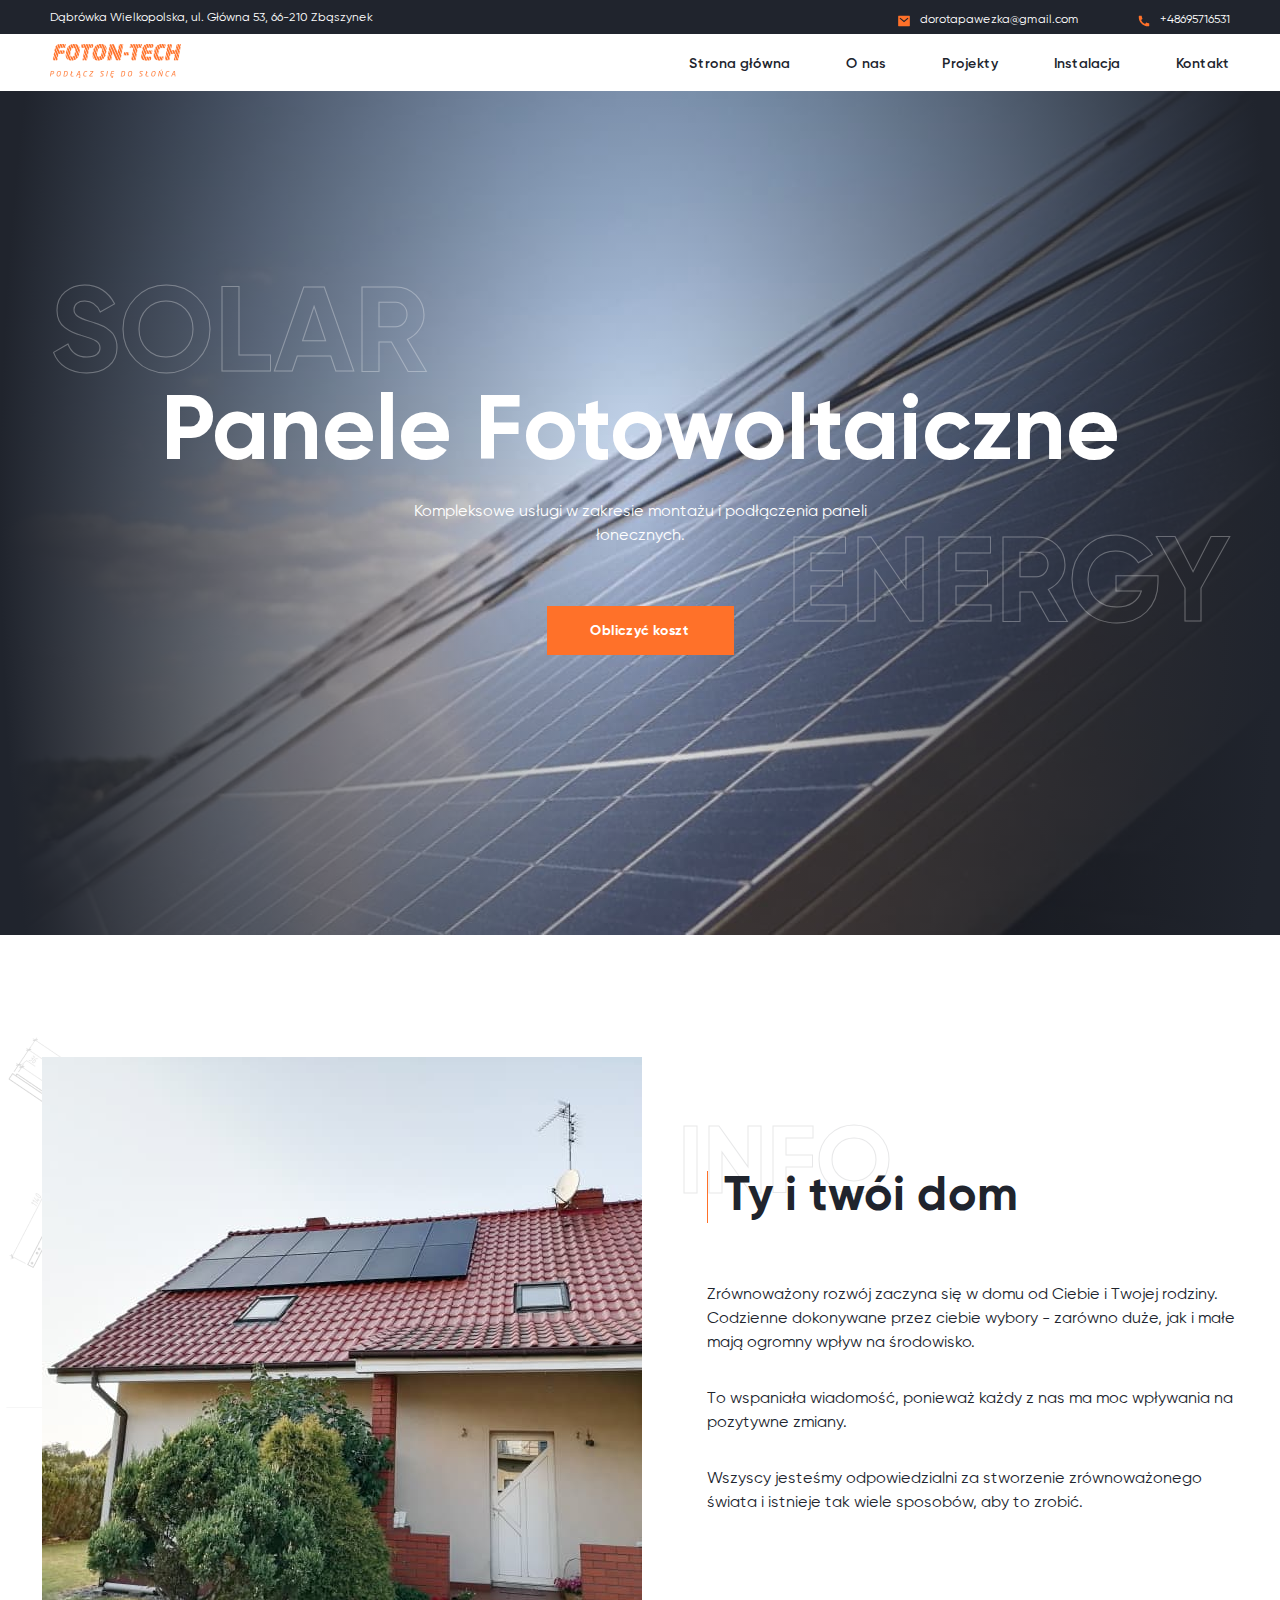
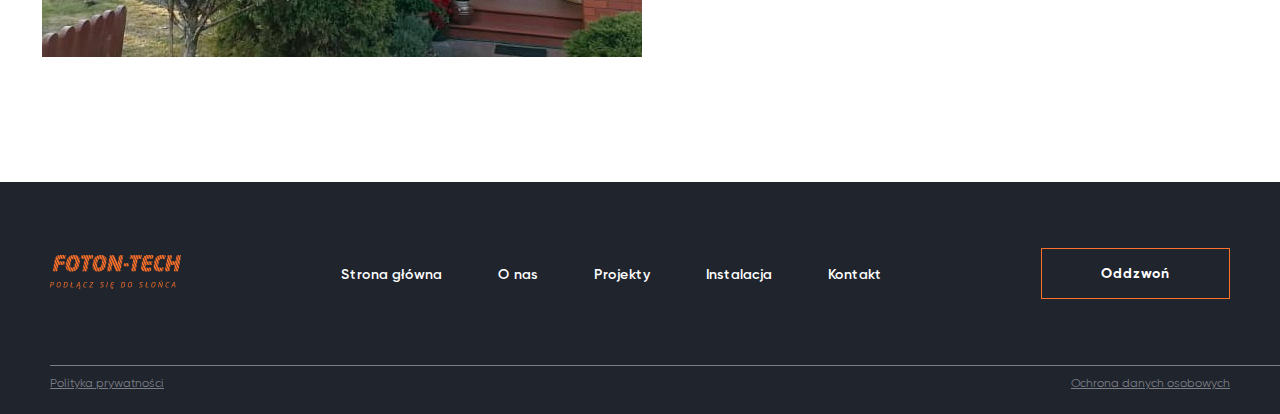
==== index.html @ 00b150af "add css" ====
<!DOCTYPE html>
<html lang="pl">
<head>
    <meta charset="UTF-8">
    <meta http-equiv="X-UA-Compatible" content="IE=edge">
    <meta name="viewport" content="width=device-width, initial-scale=1.0">
    <title>foton-tech</title>
    <link rel="stylesheet" href="css/style.css">
</head>
<body>
    <header class="header">
            <div class="header-box-black">
                <address class="header-addres">Dąbrówka Wielkopolska, ul. Główna 53, 66-210 Zbąszynek</address>
            <div class="box-link">
                <a class="header-link" href="mailto:dorotapawezka@gmail.com">dorotapawezka@gmail.com</a>
                <a class="header-link" href="tel:+48695716531">+48695716531</a>                
            </div>       
        </div>    
        <div class="header-box"> 
            <div class="header-logo"> 
                <a class="logo" href="index.html">
                    <img src="img/Logo 1.png" alt="foton-tech" width="131" height="34">
                </a>
            </div>
        <nav class="header-box-item">  
        <ul class="header-list"> 
            <li>
                <a class="link-header" href="index.html">Strona główna</a>
            </li>
            <li>
                <a class="link-header" href="about.html">O nas</a>
            </li>
            <li>
                <a class="link-header" href="projects.html">Projekty</a>
            </li>
            <li>
                <a class="link-header" href="installasion.html">Instalacja</a>
            </li>
            <li>
                <a  class="link-header" href="contacts.html">Kontakt</a>
            </li>
        </ul>
    </nav> 
        </div>
        
    </header>
    <main class="main">
        <section class="main-section">
            <h1 class="main-titel" >Panele Fotowoltaiczne</h1>
            <p class="main-paragraph">Kompleksowe usługi w zakresie montażu i podłączenia paneli <br>łonecznych.</p>
            <div class="main-button"> 
                <button class="button-main">Obliczyć koszt</button>
            </div>
        </section>
        <section class="main-section-text">
        <div class="main-img">
            <img src="img/hom(2).jpg" alt="home-tech" width="600" height="600">
        </div>
        <div class="text-main" >
            <h2 class="title-subtitle">Ty i twói dom</h2>
            <p class="main-paragraph-text" >Zrównoważony rozwój zaczyna się w domu od Ciebie i Twojej rodziny. 
                Codzienne dokonywane przez ciebie wybory - zarówno duże, jak i małe 
                mają ogromny wpływ na środowisko. </p>
                <p class="main-paragraph-text">  To wspaniała wiadomość, ponieważ każdy z nas ma moc wpływania 
                    na pozytywne zmiany.</p> 
                <p class="main-paragraph-text">Wszyscy jesteśmy odpowiedzialni za stworzenie zrównoważonego 
                    świata i istnieje tak wiele sposobów, aby to zrobić.</p> 
        </div>   
        </section>
    </main>
    <footer class="footer" >
        <div class="footer-container"> 
            <div class="footer-logo"> 
                <a href=""><img src="img/Logo 1.png" alt="foton-tech" width="131" height="34"></a>
            </div>
            <nav class="footer-box-item">
                    <ul class="footer-list"> 
                        <li>
                            <a class="link-footer" href="index.html">Strona główna</a>
                        </li>
                        <li>
                            <a class="link-footer" href="about.html">O nas</a>
                        </li>
                        <li>
                            <a class="link-footer" href="projects.html">Projekty</a>
                        </li>
                        <li>
                            <a class="link-footer" href="installasion.html">Instalacja</a>
                        </li>
                        <li>
                            <a class="link-footer" href="contacts.html">Kontakt</a>
                        </li>
                </ul>
            </nav>
            <div class="footer-button">
                <button class="button-footer">Oddzwoń</button>
            </div>
        </div> 
            <div class="footer-content-link" >
            <a class="link-footer1" href="">Polityka prywatności</a>
            <a class="link-footer1" href="">Ochrona danych osobowych</a>      
        </div>       
    </footer>
    <div  class="popup">
        <div class="popup-body"> 
            <div class="popup-text">  
                <a href="" class="popup-close">X</a>
                <h1 class="title-subtitle">Obliczyć koszt</h1>
                <p class="popup-paragraph">Wprowadź swoje dane, aby obliczyć przybliżony koszt paneli słonecznych.</p>
                <div class="popup-box">
                    <span class="popup-list">Roczne zużycie energii elektrycznej</span>
                 </div>
                 <div>
                    <input class="popup-range" type="range" name="" id="">
                 </div>
                 <div class="popur-box-one"> 
                    <span class="popup-list-two">Strona świata</span>
                    <span class="popup-list-two">Materiał dachu</span>
                 </div>
                 <div class="popup-input">
                    <div>
                        <input class="popup-input-one" type="text" name="" value=""> 
                    </div>
                    <div>
                        <input class="popup-input-two" type="text" name="" value="">
                    </div>
                 </div>
                 <div class="btn-popup">
                    <button class="popup-button">Obliczyć</button>
                 </div>
            </div>        
        </div>   
    </div>      
</body>
</html>
---- css/style.css ----
@font-face {
    font-family: "Gilroy";
    font-style: normal;
    font-weight: 400;
    src: url(../fonts/gilroy-regular.ttf);
}
@font-face {
    font-family: "Gilroy";
    font-style: normal;
    font-weight: 700;
    src: url(../fonts/gilroy-bold.ttf);
}
@font-face {
    font-family: "Gilroy";
    font-style: normal;
    font-weight: 500;
    src: url(../fonts/gilroy-medium.ttf);
}
@font-face {
    font-family: "Gilroy";
    font-style: normal;
    font-weight: 600;
    src: url(../fonts/gilroy-semibold.ttf);
}
*{
    font-family:"Gilroy","Arial",sans-serif;
    font-style: normal;
    margin: 0;
    padding: 0;
}
*{
    box-sizing: content-box;
}
*::before,
*::after{
    box-sizing: inherit;
}


.footer{
    width: 100%;
    max-width: 1600px;
    margin: 0 auto;
    background-color: #20242D;  
    display: flex; 
    flex-direction: column;
    flex-wrap: wrap;
    row-gap: 77px;

}
.footer-container{
    max-width: 1600px;
    margin: 0 auto;
    display: flex; 
    justify-content: space-between;
    align-items: center;
    margin-left: 50px;
    margin-right: 50px;
    margin-top: 66px;
}
.footer-list{
    list-style: none;
    display: flex;
}
.footer-list li:last-child .link-footer{
    padding-right: 0;
}
.footer-content-link{
    display: flex;
    justify-content: space-between;
    align-items: center;
    margin-left: 50px;
    margin-right: 50px;
    margin-bottom: 24px;
    position: relative;
    content: "";
}
.footer-content-link::before{
    position: absolute;
    content: "";
    background-color: #7B7E85;
    width: 1500px;
    height: 1px;
    bottom: 24px;
}
.link-footer{
    font-weight: 600;
    font-size: 14px;
    line-height: 17px;
    color: #FFFFFF;
    text-decoration: none;
    padding-right: 56px;
}
.link-footer:hover{
    color: #FF7129;
    }
    .link-footer:focus,
    .link-footerr:active{
    color: #FF7129;  
    }
.button-footer{
    font-weight: bold;
    font-size: 14px;
    line-height: 17px;
    text-align: center;
    color: #FFFFFF;
    background-color: #20242D;
    width: 187px;
    height: 49px;
    border: 1px solid #FF7129;
    }
.button-footer:hover{
    background-color: #D35E22;
}
.button-footer:focus,
.button-footer:active{
    background-color: #d3906e;
}
.link-footer1{
    font-weight: normal;
    font-size: 12px;
    line-height: 14px;
    text-align: center;  
    color: #7B7E85;  
}


  .header{
      width: 100%;
      max-width: 1600px;
      margin: 0 auto;
      position: relative;
      content: "";
    
  }
  .header::after{
      position: absolute;
      content: "";
      width: 1600px;
      height: 1px;
     background-color: #EFF1F5;
  }
  .header-link{
      position: relative;
      content: "";
      font-weight: normal;
      font-size: 12px;
      line-height: 14px;
      color: #fff;
      text-decoration: none;
  }

  .header-link::before,
  .header-link:first-child::before{
      position: absolute;
      content: "";
      width: 14px;
      height: 14px;
      background-position: center;
      background-repeat: no-repeat;
      left: -23px;
      top: 2px;
    }
    .header-link::before{
        background-image: url(../img/tellnav.svg);
    }
  .header-link:first-child::before{
      background-image: url(../img/mailnav.svg);
  }
.header-box-black{
    display: flex;
    justify-content: space-between;
    min-height: 34px;
    align-items: center;
    background-color: #20242D;
}
.header-addres{
    font-weight: normal;
    font-size: 12px;
    line-height: 14px;
    color: #FFFFFF;
    margin-left: 50px;
}
.box-link{
    margin-right: 50px;
    
}
.header-link:first-child{
    margin-right: 77px;
}   
.header-box{
    min-height: 57px;
    display: flex;
    justify-content: space-between;
    align-items: center;
    padding-right: 50px;
    padding-left: 50px;
}
.header-list{
    display: flex;
    list-style: none;   
}
.link-header{
    position: relative;
    content: "";
    font-weight: 600;
    font-size: 14px;
    line-height: 17px;
    color: #20242D;
    text-decoration: none;
    margin-left: 56px;
}

.link-header:hover{
    color: #FF7129;
}
.link-header:focus,
.link-header:active{
    color: #FF7129;  
}
.link-header:active::before,
.link-header:active::after{
    position: absolute;
    content: "";
    background-color: #FF7129;
    width: 10px;
    height: 1px;
    top: 8px;
}
.link-header:active::after{
    right: -18px;   
}
.link-header:active::before{
    left: -18px;
}

.link-header:hover::before,
.link-header:hover::after{
    position: absolute;
    content: "";
    background-color: #FF7129;
    width: 10px;
    height: 1px;
    top: 8px;
}
.link-header:hover::after{
    right: -18px;   
}
.link-header:hover::before{
    left: -18px;
}




.main{
    width: 100%;
    max-width: 1600px;
    margin: 0 auto;
}
.main-section{
    width: 100%;
    max-width: 1600px;
    margin: 0 auto;
    display: flex;
    align-items: center;
    flex-direction: column;
    justify-content: center;
    position: relative;
    content: "";
    background-image:radial-gradient(50% 179.69% at 50% 50%, rgba(32, 36, 45, 0) 0%, #20242D 100%), url(../img/indexfon.jpg);
    background-position: center;
    background-repeat: no-repeat;
    min-height: 844px;
}
.main-section::before{
    position: absolute;
    content: "Solar";
    width: 379px;
    height: 145px;
    color: transparent;
    font-weight: bold;
    font-size: 120px;
    line-height: 145px;
    text-transform: uppercase;
    opacity: 0.3;
    border:  #FFFFFF;
    -webkit-text-stroke-width: 1px;
    -webkit-text-stroke-color: #FFFFFF;
    top: 167px;
    left: 50px;
}
.main-section::after{
    position: absolute;
    content: "Energy";
    width: 444px;
    height: 145px;
    color: transparent;
    font-weight: bold;
    font-size: 120px;
    line-height: 145px;
    text-transform: uppercase;
    opacity: 0.3;
    border:  #FFFFFF;
    -webkit-text-stroke-width: 1px;
    -webkit-text-stroke-color: #FFFFFF;
    bottom: 282px; 
    right: 50px;
}
.main-titel{
    font-weight: bold;
    font-size: 92px;
    line-height: 111px;
    text-align: center;
    color: #FFFFFF;
}
.main-paragraph{
    font-weight: normal;
    font-size: 16px;
    line-height: 24px;
    text-align: center;
    color: #FFFFFF;
    padding-top: 16px;
}
.main-button{
    padding-top: 59px;
}
.button-main{
    background-color: #FF7129;
    width: 187px;
    height: 49px;
    border-style: none;
    font-weight: bold;
    font-size: 14px;
    line-height: 17px;
    text-align: center;
    color: #FFFFFF;
    text-decoration: none;
}
.button-main:hover{
    background-color: #D35E22;
}
.button-main:focus,
.button-main:active{
    background-color: #d3906e;
}
.main-section-text{
    width: 100%;
    min-height: 847px;
    display: flex;
    justify-content: center;
    align-items: center;
    background-image: url(../img/fonmain2.png);
    background-repeat: no-repeat;
    background-position: 0 99px ;
}
.title-subtitle{
    position: relative;
    content: "";
}
.text-main .title-subtitle {
    margin-bottom: 64px;
    margin-left: 17px;
}
.title-subtitle::before,
.title-about::before{
    position: absolute;
    content: "";
    background-color: #FF7129;
    width: 1px;
    height: 52px;
    left: -17px;
}
.text-main::before{
    position: absolute;
    content: "info";
    width: 217px;
    height: 116px;
    color: transparent;
    font-weight: bold;
    font-size: 96px;
    line-height: 116px;
    text-transform: uppercase;
    opacity: 0.1;
    border:  #20242D;
    -webkit-text-stroke-width: 1px;
    -webkit-text-stroke-color: #20242D;
    top: -69px;
    left:-29px ;
}
.main-paragraph-text{
    font-weight: normal;
    font-size: 16px;
    line-height: 24px;
    color: #20242D;
    max-width: 532px;
    max-height: 216px;
    padding-bottom: 32px;
}
.text-main{
    margin-left: 65px;
    position: relative;
    content: "";
}



.main-section-about{
    width: 100%;
    max-width: 1600px;
    margin: 0 auto;
    background-image:radial-gradient(50% 179.69% at 50% 50%, rgba(32, 36, 45, 0) 0%, #20242D 100%), url(../img/fononas.jpg);
    height: 350px;
    position: relative;
    content: "";
}
.title-about{
    position: relative;
    content: "";
    font-weight: bold;
    font-size: 48px;
    line-height: 97%;
    color: #FFFFFF;
    padding-top:200px;
    margin-left: 217px;
    padding-bottom: 103px;
    }
.section-about-text{
    display: flex;
    justify-content: center;
    min-height: 432px;
    background-image: url(../img/fononas.png);
    background-repeat: no-repeat;
    background-position: 0 121px ;
}
.main-section-about::before{
    position: absolute;
    content: "ABout";
    width: 313px;
    height: 116px;
    color: transparent;
    font-weight: bold;
    font-size: 96px;
    line-height: 116px;
    text-transform: uppercase;
    opacity: 0.3;
    border:  #FFFFFF;
    -webkit-text-stroke-width: 1px;
    -webkit-text-stroke-color:  #FFFFFF;
    left: 173px;
    top: 131px;
}
.paragraph-about{
    font-weight: normal;
    font-size: 16px;
    line-height: 24px;
    color: #20242D;
    padding-bottom: 32px;
}
.paragraph-about-two{
    font-weight: normal;
    font-size: 16px;
    line-height: 24px;
    color: #20242D;   
}
.main-paragraph-container{
    max-width: 534px;
    max-height: 168px;
    margin-top: 80px;  
}
.section-about-text-two{
    max-width: 534px;
    max-height: 72px;
    margin-left: 66px; 
    margin-top: 80px;
}



.projekty-main .title-subtitle{
    padding-top: 123px;
    margin-left: 218px;
    margin-bottom: 34px;
}
.projekty-main-img{
    padding-top: 37px;
    padding-left: 299px;
    padding-bottom: 153px;
}
.projekty-main{
    width: 100%;
    max-width: 1600px;
    margin: 0 auto;
    position: relative;
    content: "";
}
.projekty-main::before{
    position: absolute;
    content: "GAllery";
    width: 398px;
    height: 116px;
    color: transparent;
    font-weight: bold;
    font-size: 96px;
    line-height: 116px;
    text-transform: uppercase;
    color: #FFFFFF;
    opacity: 0.1;
    border: #20242D;
    -webkit-text-stroke-width: 1px;
    -webkit-text-stroke-color:  #20242D;
    left: 174px;;
    top: 56px;

}

.title-subtitle{
    font-weight: bold;
    font-size: 48px;
    line-height: 97%;
    color: #20242D;
}
.contacts-section-titel .title-subtitle {
    padding-top: 125px;
    margin-left: 217px;
    margin-bottom: 67px;
    position: relative;
}
.contacts-section-titel{
    width: 100%;
    max-width: 1600px;
    margin: 0 auto;
    position: relative;
    content: "";
}
.contacts-section-titel::before{
    position: absolute;
    content: "Contacts";
    width: 493px;
    height: 116px;
    color: transparent;
    font-weight: bold;
    font-size: 96px;
    line-height: 116px;
    text-transform: uppercase;
    opacity: 0.1;
    border:#20242D;
    -webkit-text-stroke-width: 1px;
    -webkit-text-stroke-color:  #20242D;
    top: 56px;
    left: 173px;
}
.contacts-section-link{
    width: 100%;
    max-width: 1600px;
    margin: 0 auto;
    display: flex;
    align-items: center;
    justify-content: space-between;
}
.contacts-link{
    font-weight: normal;
    font-size: 16px;
    line-height: 19px;
    color: #7B7E85;
    padding-top: 54px;
    padding-bottom: 12px;

}
.contacts-mail-list{
    font-size: 16px;
    line-height: 19px;
    color: #20242D;
    margin-left: 28px;

text-decoration: none;
}
.contacts-address-link{
    font-weight: normal;
    font-size: 16px;
    line-height: 19px;
    color: #20242D; 
    margin-left: 28px;

}
.contacts-tel-list{
    font-weight: 600;
    font-size: 16px;
    line-height: 19px;
    color: #20242D;
    margin-left: 29px;
    text-decoration: none;
}
.contacts-address-link,
.contacts-mail-list,
.contacts-tel-list{
    position: relative;
    content: "";
}
.contacts-address-link::before{
    position: absolute;
    content: "";
    background-image: url(../img/addrescontact.svg);
    background-position: center;
    background-repeat: no-repeat;
    width: 12px;
    height: 15px;
    left: -26px;  
}
.contacts-tel-list::before{
    position: absolute;
    content: "";
    background-image: url(../img/tellnav.svg);
    background-position: center;
    background-repeat: no-repeat;
    width: 14px;
    height: 14px;
    left: -26px;  
    top: 2px;
}
.contacts-mail-list::before{
    position: absolute;
    content: "";
    background-image: url(../img/mailnav.svg);
    background-position: center;
    background-repeat: no-repeat;
    width: 14px;
    height: 14px;
    left: -26px;  
    top: 2px;
}
.contacts-list-li{
    padding-left: 201px;
}
.contacts-img{
    background-image: url(../img/maps.jpg);
    width: 800px;
    height: 543px;
    position: relative;
}
.contacts-img::before{
    position: absolute;
    content: "";
    width: 1px;
    height: 782px;
    background-color: #7B7E85;
    opacity: 0.15;
    left: 0;
    top: -240px;
}
.contacts-list{
    padding-bottom: 174px;
    position: relative;
    content: "";
}
.contacts-list::before{
    position: absolute;
    content: "";
    width: 1px;
    height: 782px;
    background-color: #7B7E85;
    opacity: 0.15;
    left: 200px;
    top: -265px;
}




.section-installation{
    width: 100%;
    max-width: 1600px;
    margin: 0 auto;
    background-image:radial-gradient(50% 179.69% at 50% 50%, rgba(32, 36, 45, 0) 0%, #20242D 100%), url(../img/foninstal.jpg);
    max-width: 1600px;
    min-height: 412px;
    position: relative;
    content: "";
}
.section-installation::before{
    position: absolute;
    content: "Foton-tech";
    width: 590px;
    height: 116px;
    color: transparent;
    font-weight: bold;
    font-size: 96px;
    line-height: 116px;
    text-transform: uppercase;
    opacity: 0.3;
    border: #FFFFFF;
    -webkit-text-stroke-width: 1px;
    -webkit-text-stroke-color:  #FFFFFF;
    top: 0;
    left: 0;
}
.section-installation::after{
    position: absolute;
    content: "Instalacja";
    width: 548px;
    height: 116px;
    color: transparent;
    font-weight: bold;
    font-size: 96px;
    line-height: 116px;
    text-transform: uppercase;
    opacity: 0.3;
    border: #FFFFFF;
    -webkit-text-stroke-width: 1px;
    -webkit-text-stroke-color:  #FFFFFF;
    bottom: -25px;
    right: -21px;
}
.title-installation{
    font-weight: bold;
    font-size: 72px;
    line-height: 87px;
    color: #FFFFFF;
    padding-left: 451px;
    padding-top: 162px;
}
.installation-box{
    display: flex;
    align-items: center;
    flex-direction: column;
    margin-top: 120px;
    margin-bottom: 120px;
    position: relative;
    content: "";
}
.installation-box::before,
.installation-box::after{
    position: absolute;
    content: "";
    width: 1px;
    height: 3582px;
    background: #7B7E85;
    opacity: 0.15;
    top: -120px;
}
.installation-box::before{
    left: 200px;
}
.installation-box::after{
    right: 200px;
}
.installation-text{
    max-width: 700px;
    padding-bottom: 64px;
}
.installation-text-last{
    max-width: 700px;
}
.title-paragraph-installation,
.title--installation-last{
    font-weight: bold;
    font-size: 36px;
    line-height: 44px;
    color: #20242D;
    }
.title-paragraph-installation{
    margin-left: 16px;
    padding-bottom: 32px;
}
.title--installation-last{
    margin-left: 41px;
}
.title-paragraph-installation,
.title--installation-last{
    position: relative;
    content: "";
}
.title-paragraph-installation::before,
.title--installation-last::before{
    position: absolute;
    content: "";
    background-color: #FF7129;
    width: 1px;
    height: 42px;
    left: -16px;
}
.title--installation-last{
    margin-right: 41px;
    padding-top: 32px;
}
.paragraph-installation-one{
    padding-bottom: 24px;
    font-weight: 600;
    font-size: 16px;
    line-height: 24px;
    color: #20242D;
}
.paragraph-installation{
    padding-bottom: 24px;
    font-weight: normal;
    font-size: 16px;
    line-height: 24px;
    color: #20242D;
    padding-bottom: 24px;
}
.paragraph-installation:last-child{
    padding-bottom: 0;
}
.installation-img{
    padding-bottom: 24px;
    display: flex;
    justify-content: space-between;
}
.paragraph-installation-box{
     background-color: #F5F5F5;
    width: 698px;
    height: 122px;
}
.paragraph-installation-two{
    font-weight: normal;
    font-size: 20px;
    line-height: 30px;
    color: #20242D;
    width: 650px;
    height: 950px;
    padding: 16px 24px;
}
.paragraph-installasion-box-one{
    width: 700px;
    height: 236px;
    background-color: #F5F5F5;
}
.paragraph-installasion-three{
    font-weight: normal;
    font-size: 16px;
    line-height: 24px;
    color: #20242D;
    padding: 32px 24px;
    width: 652px;
    height: 96px;
}
span{
    color: #FF7129;
}
.list-installasion{
    list-style: none; 
    position: relative;
    content: "";
}
.installasion-list{
    background-color: #F5F5F5;
    margin-bottom: 16px;
    padding-top: 8px;
    padding-bottom: 8px;
    font-weight: 500;
    font-size: 16px;
    line-height: 24px;
    color: #20242D;
    padding-left: 57px;
    
}
.installasion-list::before{
    position: absolute;
    content: "";
    background-image: url(../img/listinstal.svg);
    width: 16px;
    height: 16px;
    left: 21px;
}
.installasion-list:last-child{
    margin-bottom: 24px;
}



.popup{
    position: fixed;
    width: 100%;
    height: 100%;
    background-color: black;
    opacity: 0.9;
    left: 0;
    top: 0;
    right: 0;
    bottom: 0;
    opacity: 0;
    visibility: hidden;
}

.popup-body{
    height: 100%;
    width: 100%;
    display: flex;
    justify-content: center;
    align-items: center;
    
}
.popup-text{
    max-height:596px;
    max-width: 800px;
    background-color: #fff;
    padding-left: 58px;
    padding-right: 58px;
    padding-bottom: 72px;
    padding-top: 97px;
    position: relative;
    content: "";
}
.popup-text::before{
    position: absolute;
    content: "Calculator";
    color: transparent;
    font-weight: bold;
    font-size: 96px;
    line-height: 116px;
    text-transform: uppercase;
    opacity: 0.1;
    border:#20242D;
    -webkit-text-stroke-width: 1px;
    -webkit-text-stroke-color:  #20242D;
    top: 28px;
    left: 32px;
}
.popup-text .title-subtitle{
    margin-left: 16px;
    padding-bottom: 10px;
}

.popup-paragraph{
    font-weight: normal;
    font-size: 16px;
    line-height: 24px;
    color: #20242D;
    padding-bottom: 58px;
}
.popup-list{
    font-weight: 500;
    font-size: 14px;
    line-height: 16px;
    color: #7B7E85;
    position: relative;
    content: "";
}
.popup-list::after{
    position: absolute;
    content: "";
    background-image: url(../img/popup.svg);
    width: 10px;
    height: 10px;
    right: -21px;
    top: 5px;
}
.popup-list-one{
    font-weight: 600;
    font-size: 16px;
    line-height: 19px;
    text-align: right;
    color: #20242D;
}
.popup-list-two{
    font-weight: 500;
    font-size: 14px;
    line-height: 16px;
    color: #7B7E85;
    padding-left: 268px;
}
.popup-box{
    padding-bottom: 34px;
}
.popur-box-one{
    padding-bottom: 12px;
}

.popup-list-two:first-child{
    padding-left: 0;
}
.popup-input-one,
.popup-input-two{
    width: 327px;
    height: 52px;
}
.popup-input-one{
    margin-right: 30px;
}
.popup-range{
    width: 682px;
    height: 8px;
    color: #F2F2F2;
    margin-bottom: 40px;
}
.popup-input{
    display: flex;
    padding-bottom: 56px;
}
.popup-button{
    min-width: 187px;
    min-height: 49px;
    font-weight: bold;
    font-size: 14px;
    line-height: 17px;
    text-align: center;
    color: #FFFFFF;
    background-color: #FF7129;
}
.btn-popup{
    display: flex;
    align-items: center;
    justify-content: center;
}
.popup-close{
    position: absolute;
    content: "";
    top: 10px;
    right: 10px;
    text-decoration: none;
}
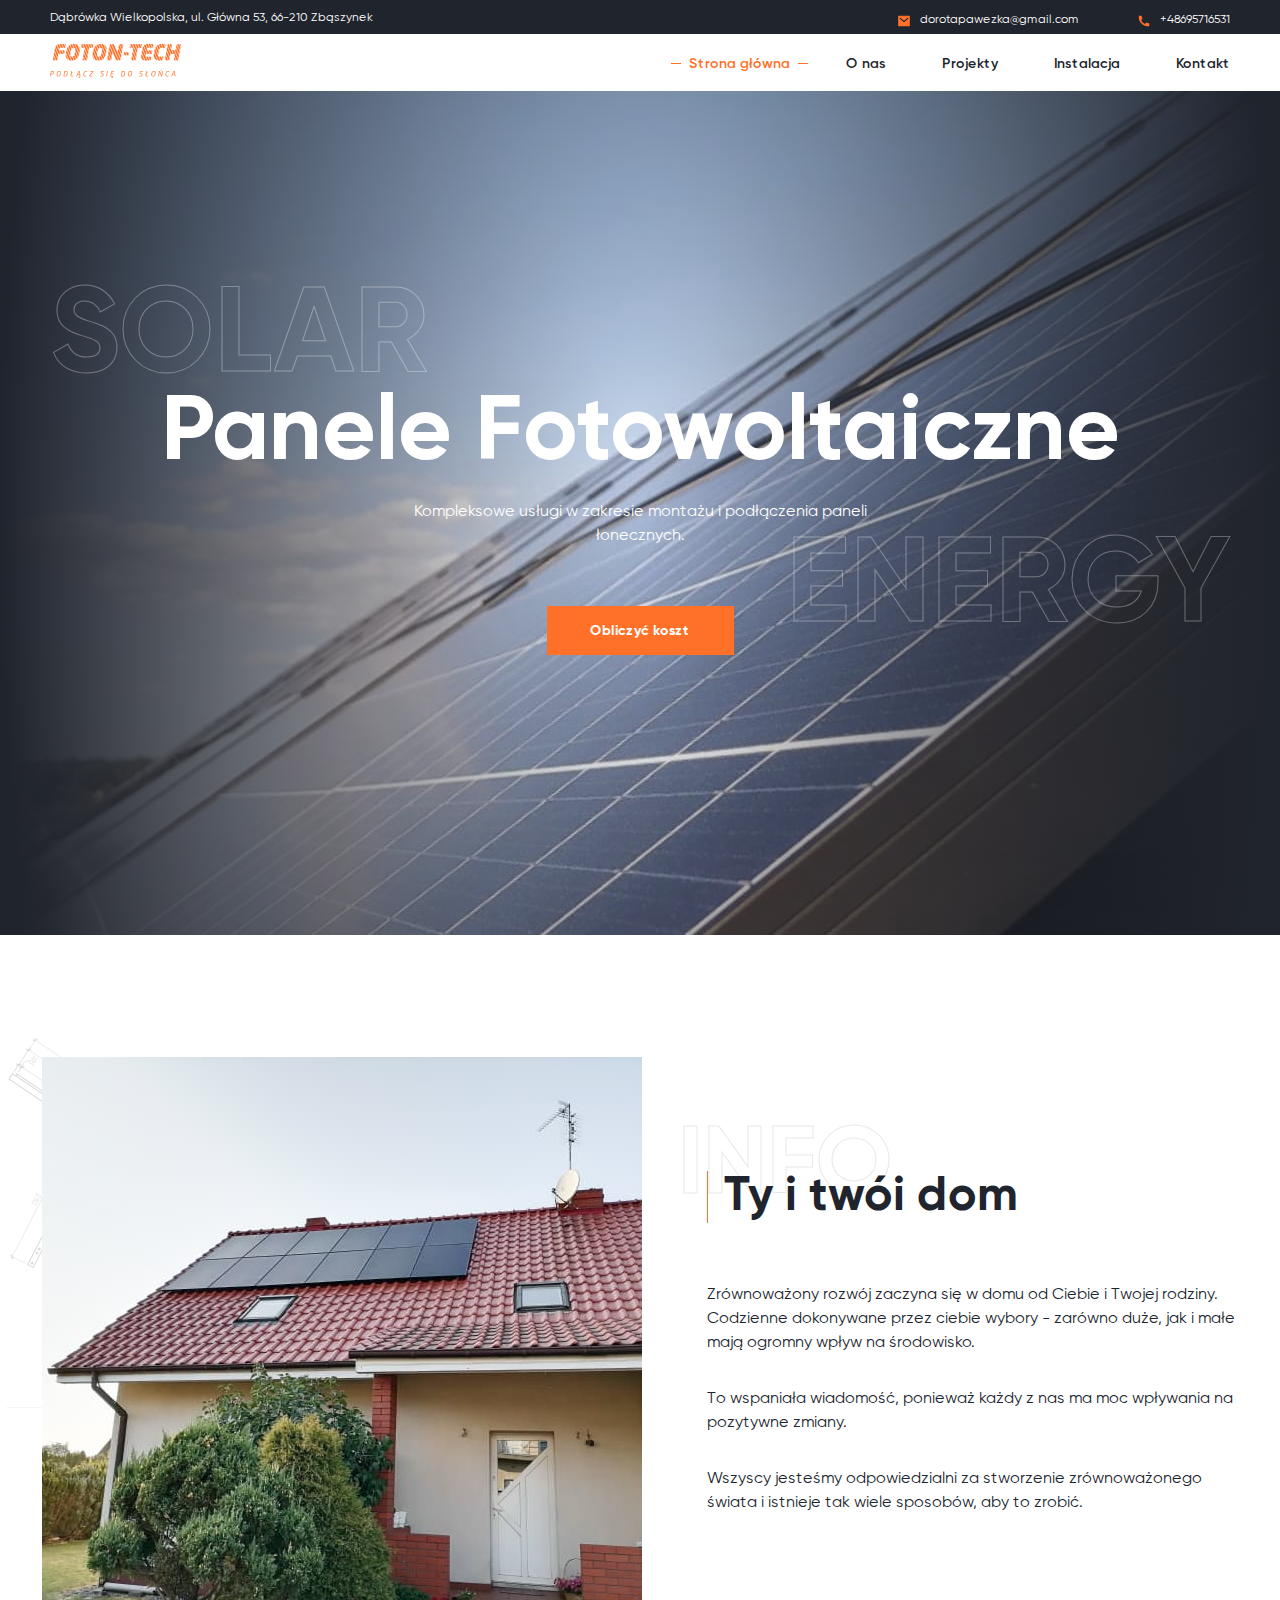
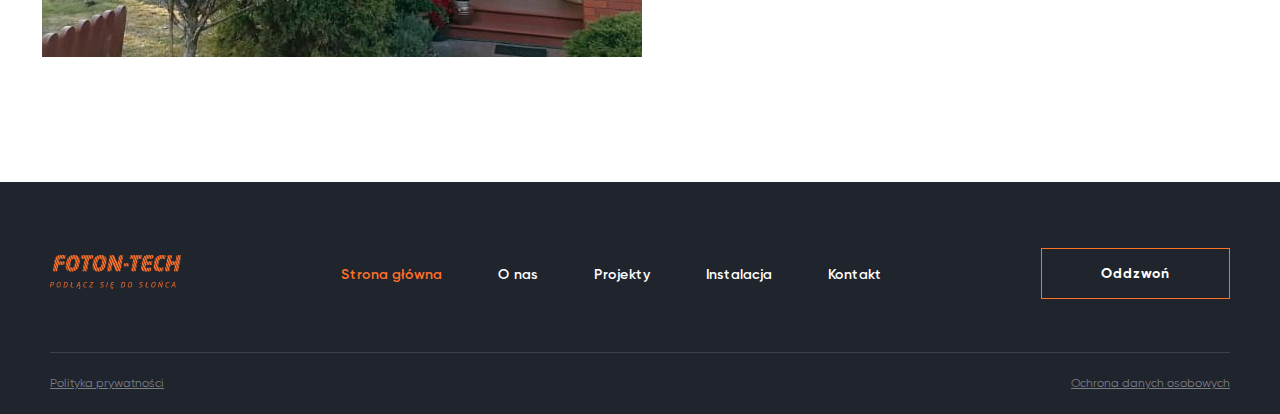
==== commit 06eb6117: "add css" ====
--- a/index.html
+++ b/index.html
@@ -25,7 +25,7 @@
         <nav class="header-box-item">  
         <ul class="header-list"> 
             <li>
-                <a class="link-header" href="index.html">Strona główna</a>
+                <a class="link-header-active" href="index.html">Strona główna</a>
             </li>
             <li>
                 <a class="link-header" href="about.html">O nas</a>
@@ -76,7 +76,7 @@
             <nav class="footer-box-item">
                     <ul class="footer-list"> 
                         <li>
-                            <a class="link-footer" href="index.html">Strona główna</a>
+                            <a class="link-footer-active" href="index.html">Strona główna</a>
                         </li>
                         <li>
                             <a class="link-footer" href="about.html">O nas</a>
--- a/css/style.css
+++ b/css/style.css
@@ -79,17 +79,24 @@
     position: absolute;
     content: "";
     background-color: #7B7E85;
-    width: 1500px;
+    opacity: 0.3;
+    width: 100%;
     height: 1px;
-    bottom: 24px;
-}
-.link-footer{
+    top: -24px;
+}
+.link-footer,
+.link-footer-active{
     font-weight: 600;
     font-size: 14px;
     line-height: 17px;
-    color: #FFFFFF;
     text-decoration: none;
     padding-right: 56px;
+}
+.link-footer{
+    color: #FFFFFF; 
+}
+.link-footer-active{
+    color: #FF7129;
 }
 .link-footer:hover{
     color: #FF7129;
@@ -136,7 +143,7 @@
   .header::after{
       position: absolute;
       content: "";
-      width: 1600px;
+      width: 100%;
       height: 1px;
      background-color: #EFF1F5;
   }
@@ -200,17 +207,23 @@
     display: flex;
     list-style: none;   
 }
-.link-header{
+.link-header,
+.link-header-active{
     position: relative;
     content: "";
     font-weight: 600;
     font-size: 14px;
     line-height: 17px;
-    color: #20242D;
+    
     text-decoration: none;
     margin-left: 56px;
 }
-
+.link-header{
+    color: #20242D;
+}
+.link-header-active{
+    color: #FF7129; 
+}
 .link-header:hover{
     color: #FF7129;
 }
@@ -218,8 +231,9 @@
 .link-header:active{
     color: #FF7129;  
 }
-.link-header:active::before,
-.link-header:active::after{
+
+.link-header-active::before,
+.link-header-active::after{
     position: absolute;
     content: "";
     background-color: #FF7129;
@@ -227,29 +241,12 @@
     height: 1px;
     top: 8px;
 }
-.link-header:active::after{
+.link-header-active::after{
     right: -18px;   
 }
-.link-header:active::before{
+.link-header-active::before{
     left: -18px;
 }
-
-.link-header:hover::before,
-.link-header:hover::after{
-    position: absolute;
-    content: "";
-    background-color: #FF7129;
-    width: 10px;
-    height: 1px;
-    top: 8px;
-}
-.link-header:hover::after{
-    right: -18px;   
-}
-.link-header:hover::before{
-    left: -18px;
-}
-
 
 
 
@@ -464,7 +461,7 @@
     color: #20242D;   
 }
 .main-paragraph-container{
-    max-width: 534px;
+    max-width: 528px;
     max-height: 168px;
     margin-top: 80px;  
 }
@@ -878,6 +875,7 @@
     top: 0;
     right: 0;
     bottom: 0;
+    
     opacity: 0;
     visibility: hidden;
 }
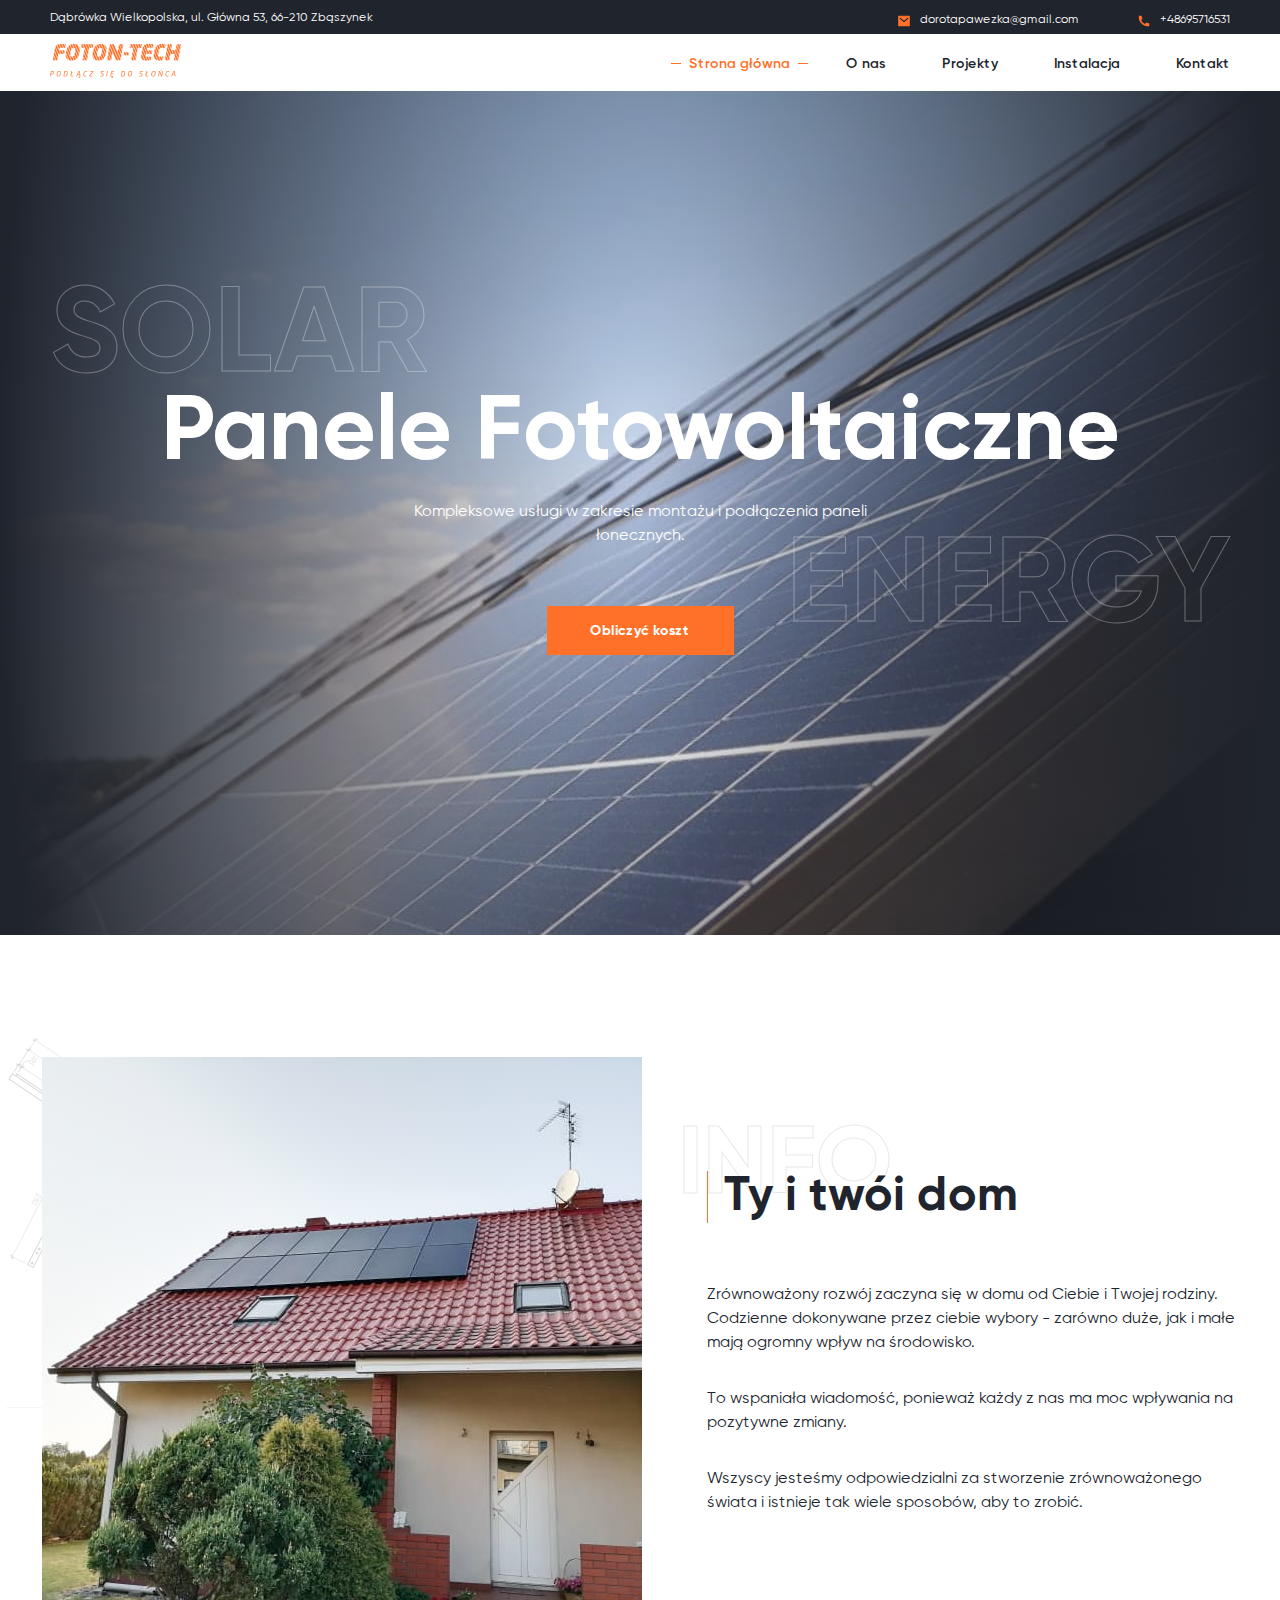
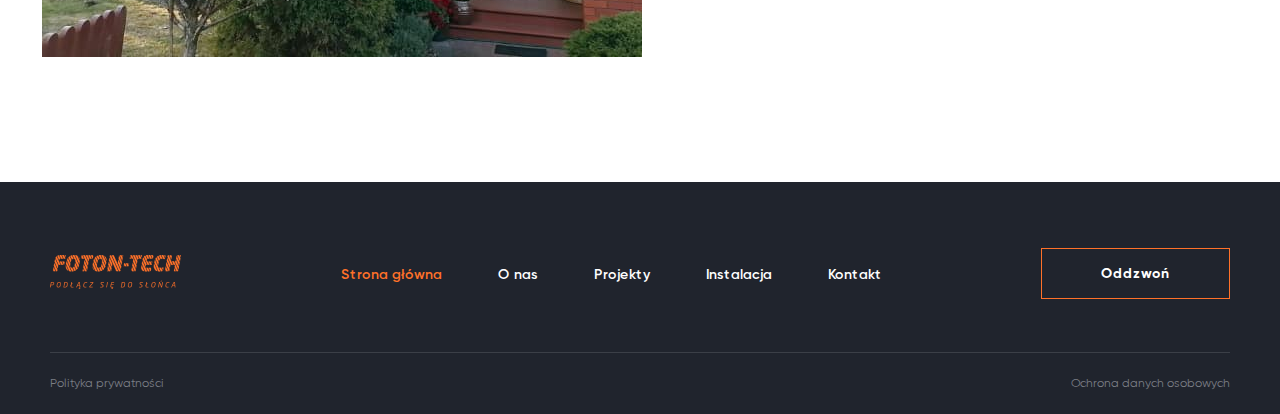
==== commit 76fe9cfa: "add css" ====
--- a/index.html
+++ b/index.html
@@ -104,7 +104,6 @@
     <div  class="popup">
         <div class="popup-body"> 
             <div class="popup-text">  
-                <a href="" class="popup-close">X</a>
                 <h1 class="title-subtitle">Obliczyć koszt</h1>
                 <p class="popup-paragraph">Wprowadź swoje dane, aby obliczyć przybliżony koszt paneli słonecznych.</p>
                 <div class="popup-box">
@@ -130,6 +129,76 @@
                  </div>
             </div>        
         </div>   
-    </div>      
+    </div> 
+    <div class="popup-middle">
+        <div class="popup-middel-body">
+            <div class="popup-middle-text">
+                <section class="popup-middle-box"> 
+                    <div class="middle-text">
+                        <p class="middle-subtitle">Przybliżony koszt:</p>
+                         <p class="subtitle">40 000 zł</p>
+                    </div>
+                    <div class="popup-middle-btn">
+                        <button class="midlle-btn">Przeliczyć</button>
+                    </div>
+                </section>
+                <section class="popup-section-box"> 
+                    <div> 
+                        <h1 class="title-subtitle">Jakieś pytania?</h1>
+                        <p class="popup-paragraph">Zostaw swoje dane, a nasz menedżer skontaktuje się z Tobą, aby odpowiedzieć na Twoje pytania</p>
+                    </div>
+                    <div class="popup-middle-list"> 
+                        <div class="middle-list">
+                            <p class="popup-list-two">Twoje imię</p>
+                            <input class="input-middle-one" type="text">
+                         </div>
+                        <div class="middle-list">
+                            <p class="popup-list-two">E-mail</p>
+                            <input class="input-middle-one" type="text">
+                         </div>
+                    </div>
+                   <div class="popup-middle-list-one">
+                    <div class="middle-list-one"> 
+                        <p class="popup-list-two">Telefon</p>
+                        <input class="input-middle-one" type="text">
+                    </div>
+                    <div class="popup-middle-button">
+                        <button class="popup-button">Wysłać prośbę</button>
+                    </div>
+                </div>    
+                </section>
+            </div>           
+        </div>
+    </div>
+    <div class="popup-finish">
+        <div class="popup-finish-body"> 
+            <div class="popup-finish-text"> 
+                <h1 class="finisf-title"> Dziękuję za twoją prośbę</h1>
+                <p class="finish-paragraph"> Nasz menedżer wkrótce się z Tobą skontaktuje</p>
+                <div class="finish-btn">
+                    <button class="midlle-btn"> Ok</button>
+                </div>
+                
+            </div>
+        </div>
+    </div>
+    <div class="popup-footer">
+        <div class="popup-footer-body"> 
+            <div class="popup-footer-text">
+                <h1 class="title-subtitle"> Oddzwoń</h1>
+                <p class="popup-paragraph">Zostaw swoje dane, a nasz menedżer skontaktuje się z Tobą, aby odpowiedzieć na Twoje pytania.</p>
+                <div class="popup-footer-box">
+                    <div>
+                        <p class="popup-list-two"> Twoje imię</p>
+                    <input class="input-middle-one" type="text">
+                    </div>
+                    <div> <p class="popup-list-two">Telefon</p>
+                        <input class="input-middle-one" type="text"> 
+                    </div>      
+                </div>   
+                <button class="popup-button"> Zadzwoń</button>
+            </div>
+        </div>
+    </div>
 </body>
 </html>
--- a/css/style.css
+++ b/css/style.css
@@ -129,6 +129,7 @@
     line-height: 14px;
     text-align: center;  
     color: #7B7E85;  
+    text-decoration: none;
 }
 
 
@@ -876,10 +877,9 @@
     right: 0;
     bottom: 0;
     
+    visibility: hidden;
     opacity: 0;
-    visibility: hidden;
-}
-
+}
 .popup-body{
     height: 100%;
     width: 100%;
@@ -918,12 +918,13 @@
     margin-left: 16px;
     padding-bottom: 10px;
 }
-
 .popup-paragraph{
     font-weight: normal;
     font-size: 16px;
     line-height: 24px;
-    color: #20242D;
+    color: #20242D; 
+}
+.popup-text .popup-paragraph{
     padding-bottom: 58px;
 }
 .popup-list{
@@ -950,25 +951,28 @@
     text-align: right;
     color: #20242D;
 }
+.popur-box-one .popup-list-two{
+    padding-left: 268px;
+}
 .popup-list-two{
     font-weight: 500;
     font-size: 14px;
     line-height: 16px;
     color: #7B7E85;
-    padding-left: 268px;
-}
+}
+
 .popup-box{
     padding-bottom: 34px;
 }
 .popur-box-one{
     padding-bottom: 12px;
 }
-
 .popup-list-two:first-child{
     padding-left: 0;
 }
 .popup-input-one,
-.popup-input-two{
+.popup-input-two,
+.input-middle-one{
     width: 327px;
     height: 52px;
 }
@@ -1006,4 +1010,235 @@
     top: 10px;
     right: 10px;
     text-decoration: none;
-}+    left: 23.48%;
+right: 23.48%;
+top: 23.48%;
+bottom: 23.48%;
+background: #20242D;
+}
+
+
+
+
+.popup-middle{
+    position: fixed;
+    width: 100%;
+    height: 100%;
+    background-color: black;
+    opacity: 0.9;
+    top: 0;
+    bottom: 0;
+    left: 0;
+    right: 0;
+
+    visibility: hidden;
+    opacity: 0;
+    
+}
+.popup-middel-body{
+    width: 100%;
+    height: 100%;
+    display: flex;
+    justify-content: center;
+    align-items: center;
+}
+.popup-middle-text{
+    width: 100%;
+    max-width: 800px;
+    max-height: 717px;
+    background-color: white;
+}
+.subtitle{
+    font-weight: bold;
+    font-size: 48px;
+    line-height: 58px;
+    color: #FFFFFF;
+}
+.middle-subtitle{
+    font-weight: 500;
+    font-size: 16px;
+    line-height: 19px;
+    color: #FFFFFF;
+}
+.popup-middle-box{
+    max-width: 800px;
+    max-height: 225px;
+    background-color: #FF7129;   
+}
+.midlle-btn{
+    font-weight: bold;
+    font-size: 14px;
+    line-height: 17px;
+    text-align: center;
+    color: #FF7129;
+    width: 187px;
+    height: 49px;
+    background-color: #fff;
+    border: none;
+}
+.popup-section-box .title-subtitle{
+    margin-left: 17px;  
+}
+.popup-section-box .popup-paragraph{
+    padding-top: 16px;
+}
+.middle-text{
+    display: flex;
+    flex-direction: column;
+}
+.popup-middle-box{
+    display: flex;
+    justify-content: space-between;
+    align-items: center;
+}
+.popup-section-box,
+.popup-middle-box{
+    padding-top: 72px;
+    padding-bottom: 72px;
+    padding-left: 58px;
+    padding-right: 58px;
+}
+.popup-middle-list{
+    display: flex;
+    justify-content: space-between;
+    align-items: center;
+}
+.popup-middle-list{
+    margin-top: 56px;
+}
+.middle-list .popup-list-two,
+.middle-list-one .popup-list-two{
+   padding-bottom: 12px;
+}
+.popup-middle-list-one{
+    display: flex;
+    justify-content: space-between;
+}
+.middle-list-one{
+    padding-top: 24px;
+}
+.popup-middle-button{
+    padding-top: 52px;
+}
+
+
+.popup-finish{
+    position: fixed;
+    width: 100%;
+    height: 100%;
+    background-color: black;
+    opacity: 0.9;
+    top: 0;
+    bottom: 0;
+    left: 0;
+    right: 0;
+
+    visibility: hidden;
+    opacity: 0;
+    
+}
+.popup-finish-body{
+    width: 100%;
+    height: 100%;
+    display: flex;
+    justify-content: center;
+    align-items: center; 
+}
+.popup-finish-text{
+    width: 100%;
+    height: 100%;
+    max-width: 800px;
+    max-height: 468px;
+    background-color: #FF7129;
+    display: flex;
+    flex-direction: column;
+    align-items: center;
+    position: relative;
+    content: "";
+}
+.finisf-title{
+    font-weight: bold;
+font-size: 48px;
+line-height: 58px;
+color: #FFFFFF;
+padding-top: 190px;
+}
+.finish-paragraph{
+    font-weight: normal;
+font-size: 16px;
+line-height: 19px;
+color: #FFFFFF;
+padding-top: 24px;
+}
+.finish-btn{
+    padding-top: 56px;
+}
+
+.popup-footer{
+    position: fixed;
+    width: 100%;
+    height: 100%;
+    background-color: black;
+    opacity: 0.9;
+    top: 0;
+    bottom: 0;
+    left: 0;
+    right: 0;
+
+    visibility: hidden;
+    opacity: 0;
+}
+.popup-footer-body{
+    width: 100%;
+    height: 100%;
+    display: flex;
+    justify-content: center;
+    align-items: center;
+}
+.popup-footer-text{
+    width: 100%;
+    height: 100%;
+    max-width: 800px;
+    max-height: 516px;
+    background-color: #fff;
+    padding-top: 97px;
+    padding-left: 58px;
+    position: relative;
+    content: "";
+}
+.popup-footer-text .title-subtitle{
+    margin-left: 17px;
+}
+.popup-footer-box{
+    display: flex;
+    align-items: center;
+    padding-top: 64px;
+    padding-bottom: 57px;
+}
+.popup-footer-text .popup-paragraph{
+    padding-top: 19px;
+    max-width: 668px;
+    max-height: 48px;
+}
+.popup-footer-box .input-middle-one{
+    margin-right: 30px;
+}
+.popup-footer-box .popup-list-two{
+    padding-bottom: 12px;
+}
+.popup-footer-text::before{
+    position: absolute;
+    content: "Callback";
+    color: transparent;
+    font-weight: bold;
+    font-size: 96px;
+    line-height: 116px;
+    text-transform: uppercase;
+    opacity: 0.1;
+    border:#20242D;
+    -webkit-text-stroke-width: 1px;
+    -webkit-text-stroke-color:  #20242D;
+    top: 28px;
+    left: 32px;
+}
+
